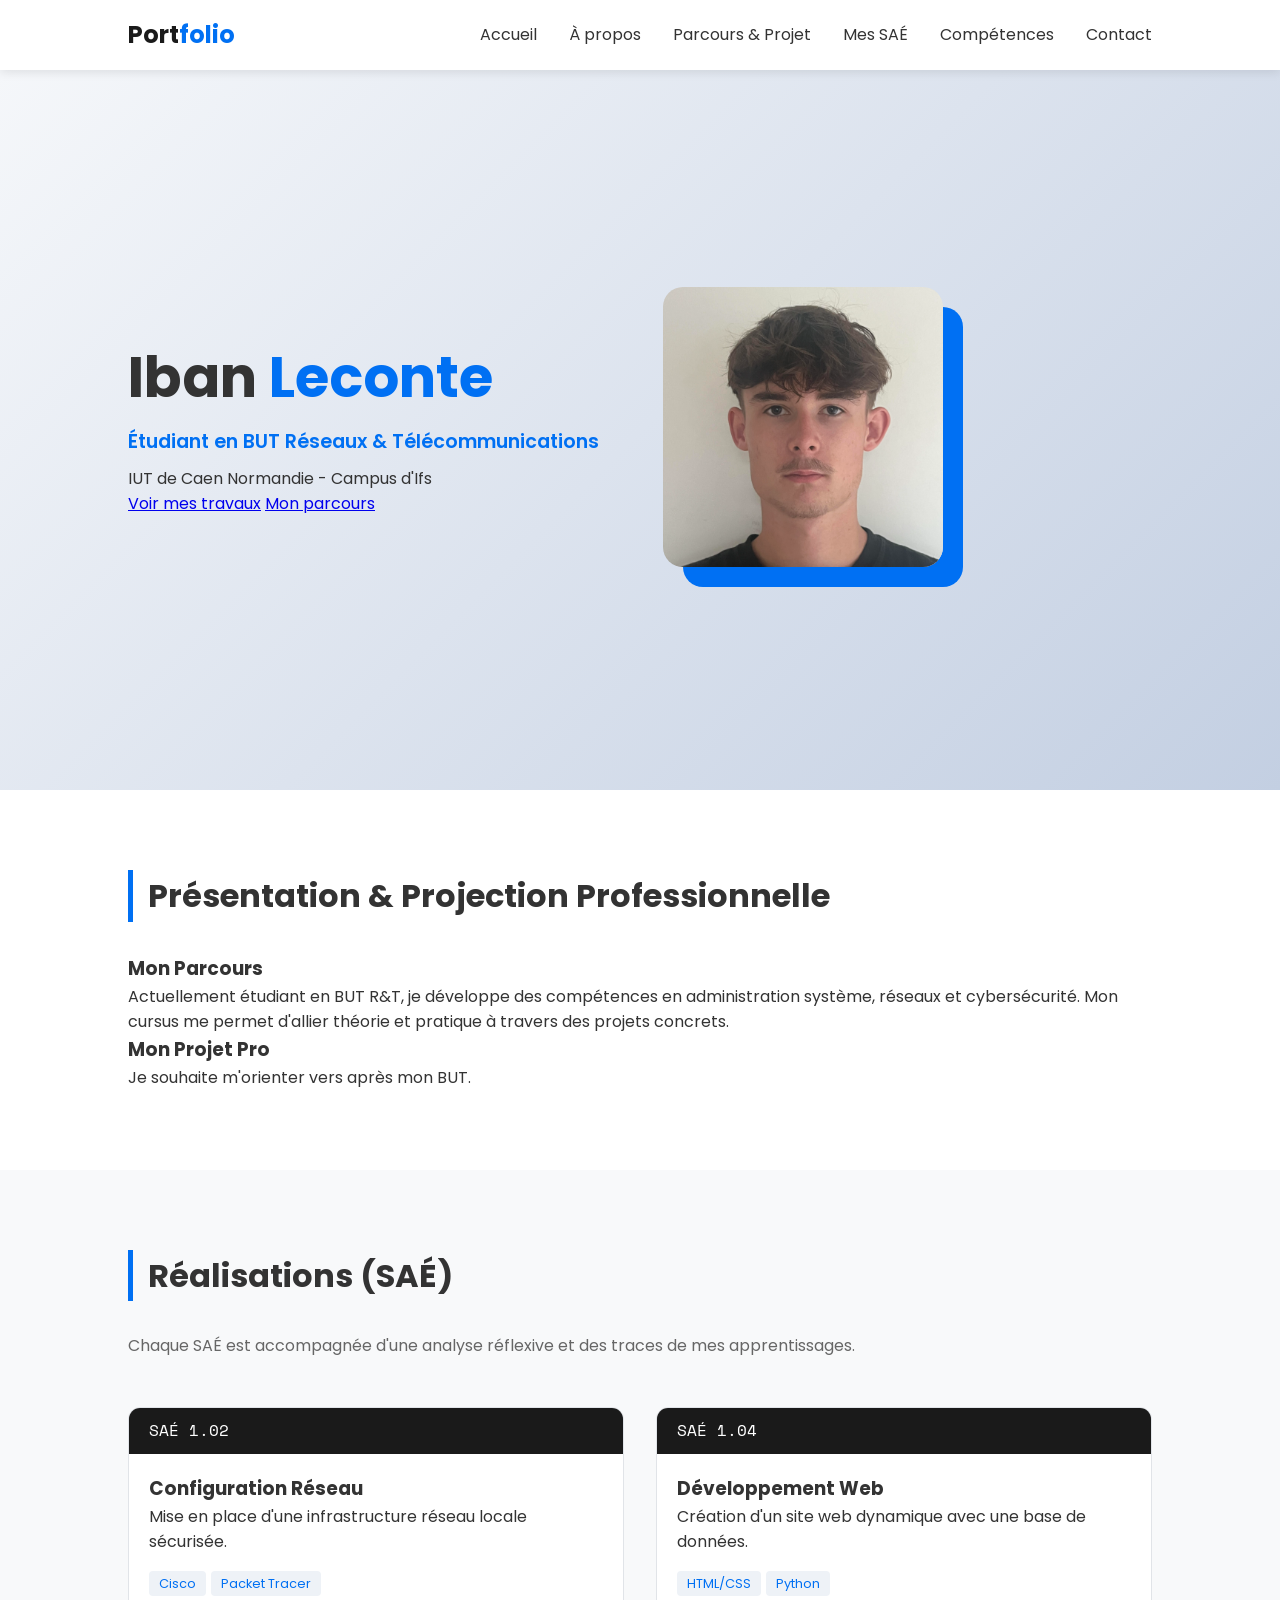
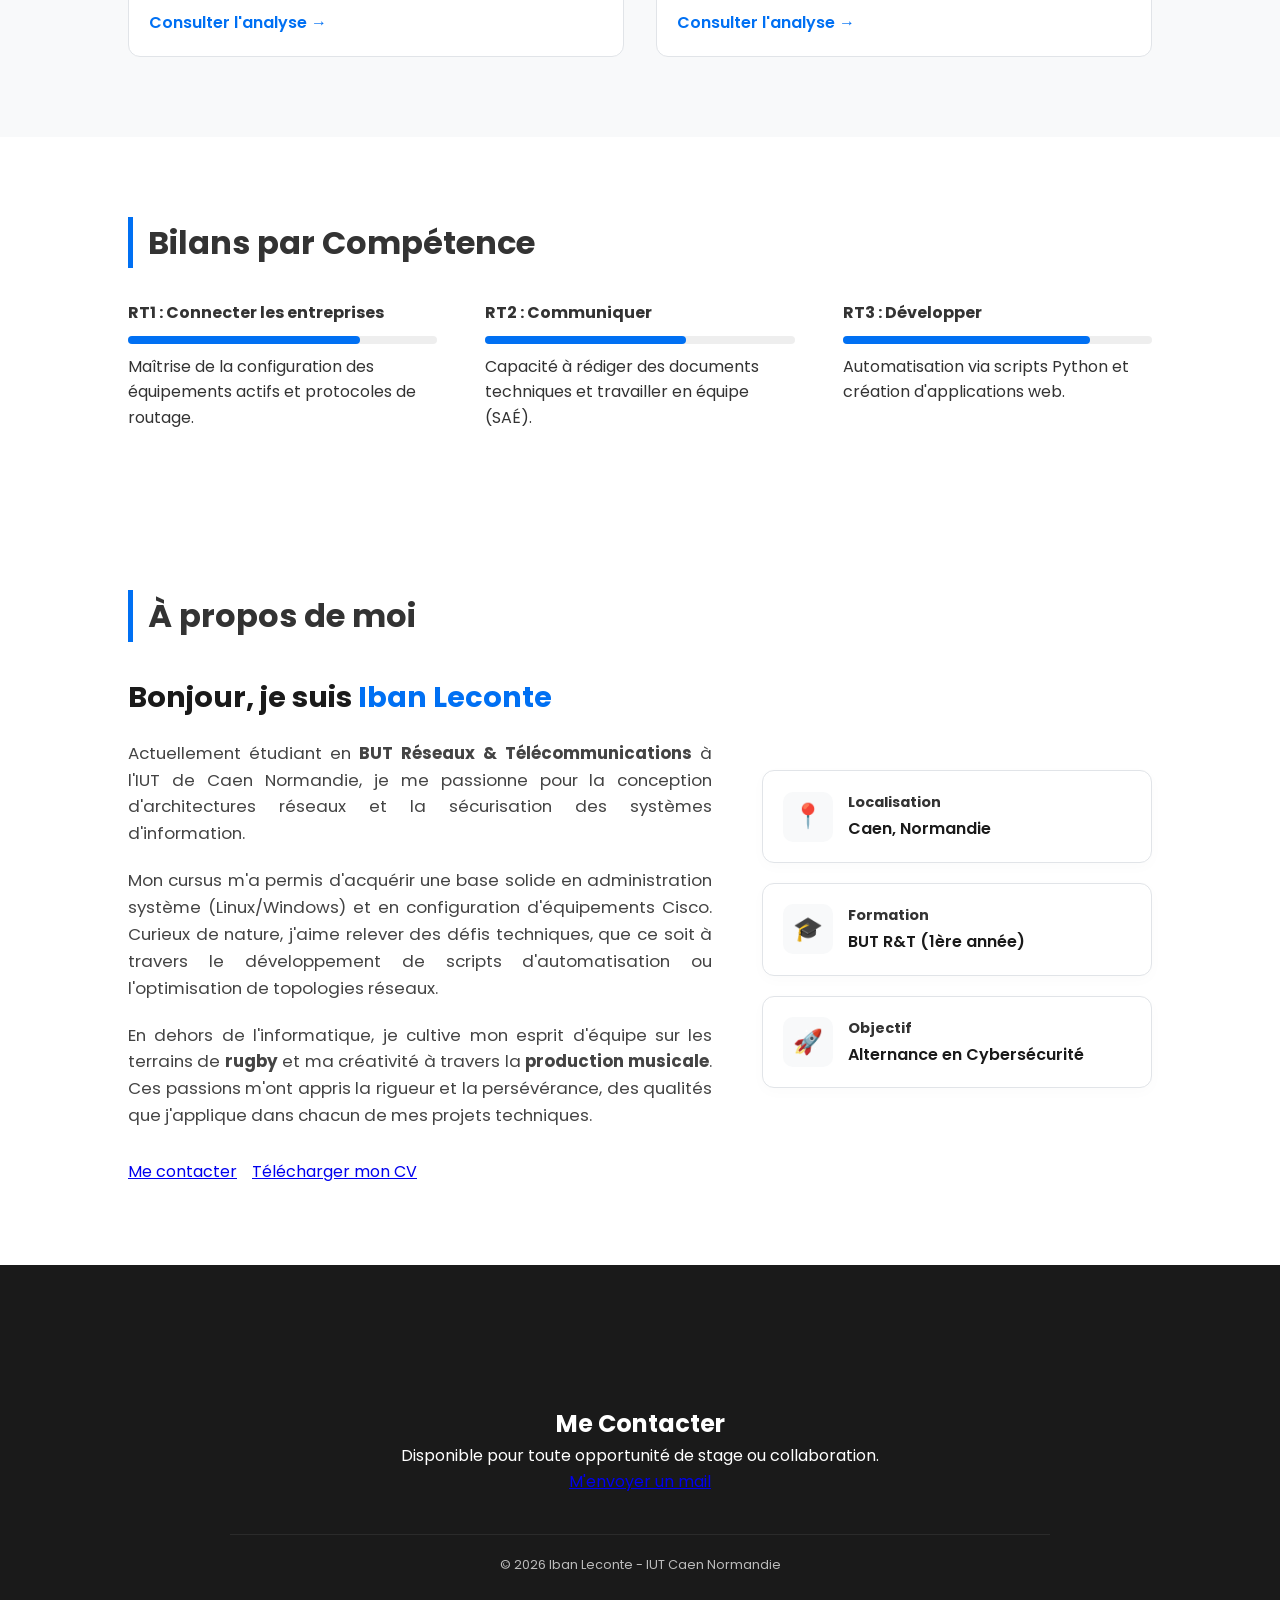
==== index.html @ b34673fd "11" ====
<!DOCTYPE html>
<html lang="fr">

<head>
    <meta charset="UTF-8">
    <meta name="viewport" content="width=device-width, initial-scale=1.0">
    <title>Portfolio - Iban Leconte - BUT R&T</title>
    <link rel="stylesheet" href="style.css">
    <link href="https://fonts.googleapis.com/css2?family=Poppins:wght@300;400;600&family=Space+Mono&display=swap"
        rel="stylesheet">
</head>

<body>

    <nav>
        <div class="logo">Port<span>folio</span></div>
        <ul class="nav-links">
            <li><a href="#home">Accueil</a></li>
            <li><a href="#about">À propos</a></li>
            <li><a href="#path">Parcours & Projet</a></li>
            <li><a href="#sae">Mes SAÉ</a></li>
            <li><a href="#skills">Compétences</a></li>
            <li><a href="#contact">Contact</a></li>
        </ul>
    </nav>

    <header id="home" class="hero">
        <div class="hero-content">
            <div class="hero-text">
                <h1>Iban <span class="highlight">Leconte</span></h1>
                <p class="subtitle">Étudiant en BUT Réseaux & Télécommunications</p>
                <p>IUT de Caen Normandie - Campus d'Ifs</p>
                <div class="hero-btns">
                    <a href="#sae" class="btn">Voir mes travaux</a>
                    <a href="#path" class="btn btn-outline">Mon parcours</a>
                </div>
            </div>
            <div class="profile-container">
                <img src="image.png" alt="Photo de profil Iban Leconte" class="profile-img">
            </div>
        </div>
    </header>

    <section id="path" class="container">
        <h2 class="section-title">Présentation & Projection Professionnelle</h2>
        <div class="path-content">
            <div class="path-card">
                <h3>Mon Parcours</h3>
                <p>Actuellement étudiant en BUT R&T, je développe des compétences en administration système, réseaux et
                    cybersécurité. Mon cursus me permet d'allier théorie et pratique à travers des projets concrets.</p>
            </div>
            <div class="path-card">
                <h3>Mon Projet Pro</h3>
                <p>Je souhaite m'orienter vers après mon BUT.</p>
            </div>
        </div>
    </section>

    <section id="sae" class="container bg-light">
        <h2 class="section-title">Réalisations (SAÉ)</h2>
        <p class="section-intro">Chaque SAÉ est accompagnée d'une analyse réflexive et des traces de mes apprentissages.
        </p>
        <div class="project-grid">
            <div class="card">
                <div class="card-header">SAÉ 1.02</div>
                <div class="card-body">
                    <h3>Configuration Réseau</h3>
                    <p>Mise en place d'une infrastructure réseau locale sécurisée.</p>
                    <div class="tags"><span>Cisco</span><span>Packet Tracer</span></div>
                    <a href="sae102.html" class="link-btn">Consulter l'analyse &rarr;</a>
                </div>
            </div>
            <div class="card">
                <div class="card-header">SAÉ 1.04</div>
                <div class="card-body">
                    <h3>Développement Web</h3>
                    <p>Création d'un site web dynamique avec une base de données.</p>
                    <div class="tags"><span>HTML/CSS</span><span>Python</span></div>
                    <a href="sae14.html" class="link-btn">Consulter l'analyse &rarr;</a>
                </div>
            </div>
        </div>
    </section>

    <section id="skills" class="container">
        <h2 class="section-title">Bilans par Compétence</h2>
        <div class="skills-grid">
            <div class="skill-item">
                <h4>RT1 : Connecter les entreprises</h4>
                <div class="progress-bar">
                    <div class="progress" style="width: 75%;"></div>
                </div>
                <p>Maîtrise de la configuration des équipements actifs et protocoles de routage.</p>
            </div>
            <div class="skill-item">
                <h4>RT2 : Communiquer</h4>
                <div class="progress-bar">
                    <div class="progress" style="width: 65%;"></div>
                </div>
                <p>Capacité à rédiger des documents techniques et travailler en équipe (SAÉ).</p>
            </div>
            <div class="skill-item">
                <h4>RT3 : Développer</h4>
                <div class="progress-bar">
                    <div class="progress" style="width: 80%;"></div>
                </div>
                <p>Automatisation via scripts Python et création d'applications web.</p>
            </div>
        </div>
    </section>
<section id="about" class="container">
    <h2 class="section-title">À propos de moi</h2>
    
    <div class="about-wrapper">
        <div class="about-text">
            <h3>Bonjour, je suis <span class="highlight">Iban Leconte</span></h3>
            <p>
                Actuellement étudiant en <strong>BUT Réseaux & Télécommunications</strong> à l'IUT de Caen Normandie, je me passionne pour la conception d'architectures réseaux et la sécurisation des systèmes d'information.
            </p>
            <p>
                Mon cursus m'a permis d'acquérir une base solide en administration système (Linux/Windows) et en configuration d'équipements Cisco. Curieux de nature, j'aime relever des défis techniques, que ce soit à travers le développement de scripts d'automatisation ou l'optimisation de topologies réseaux.
            </p>
            <p>
                En dehors de l'informatique, je cultive mon esprit d'équipe sur les terrains de <strong>rugby</strong> et ma créativité à travers la <strong>production musicale</strong>. Ces passions m'ont appris la rigueur et la persévérance, des qualités que j'applique dans chacun de mes projets techniques.
            </p>
            
            <div class="about-cta">
                <a href="#contact" class="btn">Me contacter</a>
                <a href="#" class="btn btn-outline">Télécharger mon CV</a>
            </div>
        </div>

        <div class="about-details">
            <div class="detail-card">
                <span class="detail-icon">📍</span>
                <div class="detail-info">
                    <h4>Localisation</h4>
                    <p>Caen, Normandie</p>
                </div>
            </div>
            <div class="detail-card">
                <span class="detail-icon">🎓</span>
                <div class="detail-info">
                    <h4>Formation</h4>
                    <p>BUT R&T (1ère année)</p>
                </div>
            </div>
            <div class="detail-card">
                <span class="detail-icon">🚀</span>
                <div class="detail-info">
                    <h4>Objectif</h4>
                    <p>Alternance en Cybersécurité</p>
                </div>
            </div>
        </div>
    </div>
</section>







    <footer id="contact">
        <div class="container">
            <h2>Me Contacter</h2>
            <p>Disponible pour toute opportunité de stage ou collaboration.</p>
            <a href="mailto:ton-email@gmail.com" class="btn">M'envoyer un mail</a>
            <div class="footer-bottom">
                <p>&copy; 2026 Iban Leconte - IUT Caen Normandie</p>
            </div>
        </div>
    </footer>


</body>

</html>
---- style.css ----
:root {
    --primary: #0070f3;
    --secondary: #00bfff;
    --dark: #1a1a1a;
    --light: #f8f9fa;
    --text: #333;
    --border: #e1e4e8;
}

* { margin: 0; padding: 0; box-sizing: border-box; }
body {
    font-family: 'Poppins', sans-serif;
    color: var(--text);
    line-height: 1.6;
    scroll-behavior: smooth;
}

/* Navigation */
nav {
    display: flex;
    justify-content: space-between;
    align-items: center;
    padding: 1rem 10%;
    background: white;
    box-shadow: 0 2px 10px rgba(0,0,0,0.1);
    position: sticky;
    top: 0;
    z-index: 1000;
}

.logo { font-weight: 700; font-size: 1.5rem; color: var(--dark); }
.logo span { color: var(--primary); }
.nav-links { display: flex; list-style: none; gap: 2rem; }
.nav-links a { text-decoration: none; color: var(--text); font-weight: 400; transition: 0.3s; }
.nav-links a:hover { color: var(--primary); }

/* Hero Section */
.hero {
    padding: 100px 10%;
    background: linear-gradient(135deg, #f5f7fa 0%, #c3cfe2 100%);
    min-height: 80vh;
    display: flex;
    align-items: center;
}

.hero-content { display: flex; align-items: center; gap: 4rem; flex-wrap: wrap; }
.hero-text { flex: 1; min-width: 300px; }
.hero-text h1 { font-size: 3.5rem; line-height: 1.2; margin-bottom: 1rem; }
.highlight { color: var(--primary); }
.subtitle { font-size: 1.2rem; color: var(--primary); font-weight: 600; margin-bottom: 0.5rem; }

.profile-img {
    width: 280px;
    height: 280px;
    border-radius: 20px;
    object-fit: cover;
    box-shadow: 20px 20px 0px var(--primary);
}

/* Sections */
.container { padding: 80px 10%; }
.bg-light { background-color: var(--light); }
.section-title { font-size: 2rem; margin-bottom: 2rem; border-left: 5px solid var(--primary); padding-left: 15px; }
.section-intro { margin-bottom: 3rem; color: #666; }

/* Cartes SAÉ */
.project-grid { display: grid; grid-template-columns: repeat(auto-fit, minmax(300px, 1fr)); gap: 2rem; }
.card {
    background: white;
    border-radius: 12px;
    overflow: hidden;
    border: 1px solid var(--border);
    transition: transform 0.3s;
}
.card:hover { transform: translateY(-10px); box-shadow: 0 10px 20px rgba(0,0,0,0.1); }
.card-header { background: var(--dark); color: white; padding: 10px 20px; font-family: 'Space Mono', monospace; }
.card-body { padding: 20px; }
.tags { margin: 15px 0; }
.tags span {
    background: #eef2f7;
    padding: 4px 10px;
    border-radius: 4px;
    font-size: 0.8rem;
    margin-right: 5px;
    color: var(--primary);
}
.link-btn { color: var(--primary); text-decoration: none; font-weight: 600; }

/* Compétences */
.skills-grid { display: grid; grid-template-columns: repeat(auto-fit, minmax(250px, 1fr)); gap: 3rem; }
.skill-item h4 { margin-bottom: 10px; }
.progress-bar { background: #eee; height: 8px; border-radius: 4px; margin-bottom: 10px; }
.progress { background: var(--primary); height: 100%; border-radius: 4px; }

/* Footer */
footer { background: var(--dark); color: white; text-align: center; padding: 60px 10% 20px; }
.footer-bottom { margin-top: 40px; padding-top: 20px; border-top: 1px solid #333; font-size: 0.8rem; opacity: 0.7; }

/* Responsive */
@media (max-width: 768px) {
    .hero-text h1 { font-size: 2.5rem; }
    .nav-links { display: none; } /* On pourrait ajouter un menu burger ici */
}

/* Style de la carte de présentation */
.presentation-card {
    background: white;
    border-radius: 15px;
    padding: 40px;
    box-shadow: 0 10px 30px rgba(0, 0, 0, 0.05);
    border: 1px solid var(--border);
    max-width: 900px;
    margin: 0 auto;
}

.pres-header {
    display: flex;
    align-items: center;
    gap: 20px;
    margin-bottom: 25px;
    border-bottom: 2px solid var(--light);
    padding-bottom: 20px;
}

.pres-icon {
    font-size: 2.5rem;
    background: var(--light);
    width: 60px;
    height: 60px;
    display: flex;
    align-items: center;
    justify-content: center;
    border-radius: 12px;
}

.pres-title h3 {
    font-size: 1.5rem;
    color: var(--dark);
}

.pres-title p {
    color: var(--primary);
    font-weight: 500;
    font-size: 0.9rem;
}

.pres-body p {
    font-size: 1.05rem;
    color: #555;
    margin-bottom: 25px;
}

.pres-info-grid {
    display: grid;
    grid-template-columns: repeat(auto-fit, minmax(200px, 1fr));
    gap: 20px;
    background: var(--light);
    padding: 20px;
    border-radius: 10px;
    margin-bottom: 25px;
}

.pres-info-item strong {
    display: block;
    color: var(--dark);
    font-size: 0.9rem;
    margin-bottom: 5px;
}

.pres-info-item p {
    font-size: 0.9rem;
    margin-bottom: 0;
    color: var(--primary);
}

.pres-footer {
    font-style: italic;
    border-left: 3px solid var(--primary);
    padding-left: 15px;
    margin-bottom: 0 !important;
}

/* --- Variables Additionnelles --- */
:root {
    --glass-bg: rgba(255, 255, 255, 0.7);
    --glass-border: rgba(255, 255, 255, 0.3);
    --shadow-soft: 0 8px 32px 0 rgba(31, 38, 135, 0.08);
}

.sae-page {
    background: radial-gradient(circle at top right, #f0f7ff, #ffffff);
}

/* --- Hero & Navigation --- */
.glass-nav {
    background: rgba(255, 255, 255, 0.8);
    backdrop-filter: blur(10px);
    border-bottom: 1px solid var(--glass-border);
}

.sae-hero {
    padding: 120px 10% 60px;
    background: linear-gradient(135deg, var(--dark) 0%, #2c3e50 100%);
    color: white;
    text-align: center;
    clip-path: polygon(0 0, 100% 0, 100% 90%, 0 100%);
}

.badge {
    background: var(--primary);
    padding: 5px 15px;
    border-radius: 50px;
    font-size: 0.8rem;
    font-weight: 600;
    text-transform: uppercase;
}

.tag-pill {
    background: rgba(255,255,255,0.1);
    border: 1px solid rgba(255,255,255,0.2);
    padding: 6px 18px;
    border-radius: 50px;
    margin: 5px;
    display: inline-block;
    backdrop-filter: blur(5px);
}

/* --- Blocs de Contenu --- */
.content-block { margin-bottom: 80px; }
.block-header { display: flex; align-items: center; gap: 15px; margin-bottom: 25px; }
.block-header .icon { font-size: 2rem; }

.card-glass {
    background: var(--glass-bg);
    backdrop-filter: blur(8px);
    border: 1px solid var(--glass-border);
    padding: 40px;
    border-radius: 20px;
    box-shadow: var(--shadow-soft);
}

/* --- Visuals & Terminal --- */
.visual-grid {
    display: grid;
    grid-template-columns: 1fr 1fr;
    gap: 30px;
}

.trace-card {
    background: white;
    border-radius: 20px;
    overflow: hidden;
    box-shadow: var(--shadow-soft);
}

.img-placeholder {
    background: #f0f4f8;
    height: 250px;
    display: flex;
    align-items: center;
    justify-content: center;
    color: var(--primary);
    font-weight: 600;
    border-bottom: 1px solid #eee;
}

.terminal-container {
    background: #1e1e1e;
    border-radius: 12px;
    overflow: hidden;
    box-shadow: 0 15px 35px rgba(0,0,0,0.2);
}

.terminal-header {
    background: #333;
    padding: 12px 15px;
    display: flex;
    align-items: center;
    gap: 8px;
}

.dot { width: 12px; height: 12px; border-radius: 50%; }
.red { background: #ff5f56; }
.yellow { background: #ffbd2e; }
.green { background: #27c93f; }
.terminal-title { color: #aaa; font-size: 0.8rem; margin-left: 10px; font-family: sans-serif; }

.terminal-body {
    padding: 20px;
    color: #00ff00;
    font-family: 'Space Mono', monospace;
    font-size: 0.9rem;
    line-height: 1.5;
}

/* --- Amélioration Section À Propos --- */
.about-wrapper {
    display: grid;
    grid-template-columns: 1.5fr 1fr;
    gap: 50px;
    align-items: center;
}

.about-text h3 {
    font-size: 1.8rem;
    margin-bottom: 20px;
    color: var(--dark);
}

.about-text p {
    margin-bottom: 20px;
    font-size: 1.05rem;
    color: #444;
    text-align: justify;
}

.about-cta {
    display: flex;
    gap: 15px;
    margin-top: 30px;
}

/* Cartes de détails à droite */
.about-details {
    display: grid;
    gap: 20px;
}

.detail-card {
    background: white;
    padding: 20px;
    border-radius: 12px;
    display: flex;
    align-items: center;
    gap: 15px;
    border: 1px solid var(--border);
    transition: 0.3s;
    box-shadow: 0 4px 15px rgba(0,0,0,0.02);
}

.detail-card:hover {
    transform: translateX(10px);
    border-color: var(--primary);
    box-shadow: 0 4px 20px rgba(0,112,243,0.1);
}

.detail-icon {
    font-size: 1.5rem;
    background: var(--light);
    width: 50px;
    height: 50px;
    display: flex;
    align-items: center;
    justify-content: center;
    border-radius: 10px;
}

.detail-info h4 {
    font-size: 0.9rem;
    color: var(--secondary-text);
    margin-bottom: 2px;
}

.detail-info p {
    font-weight: 600;
    color: var(--dark);
    margin: 0;
}

/* Responsive */
@media (max-width: 900px) {
    .about-wrapper {
        grid-template-columns: 1fr;
    }
    .about-details {
        order: -1; /* Les détails passent au-dessus sur mobile */
    }
}
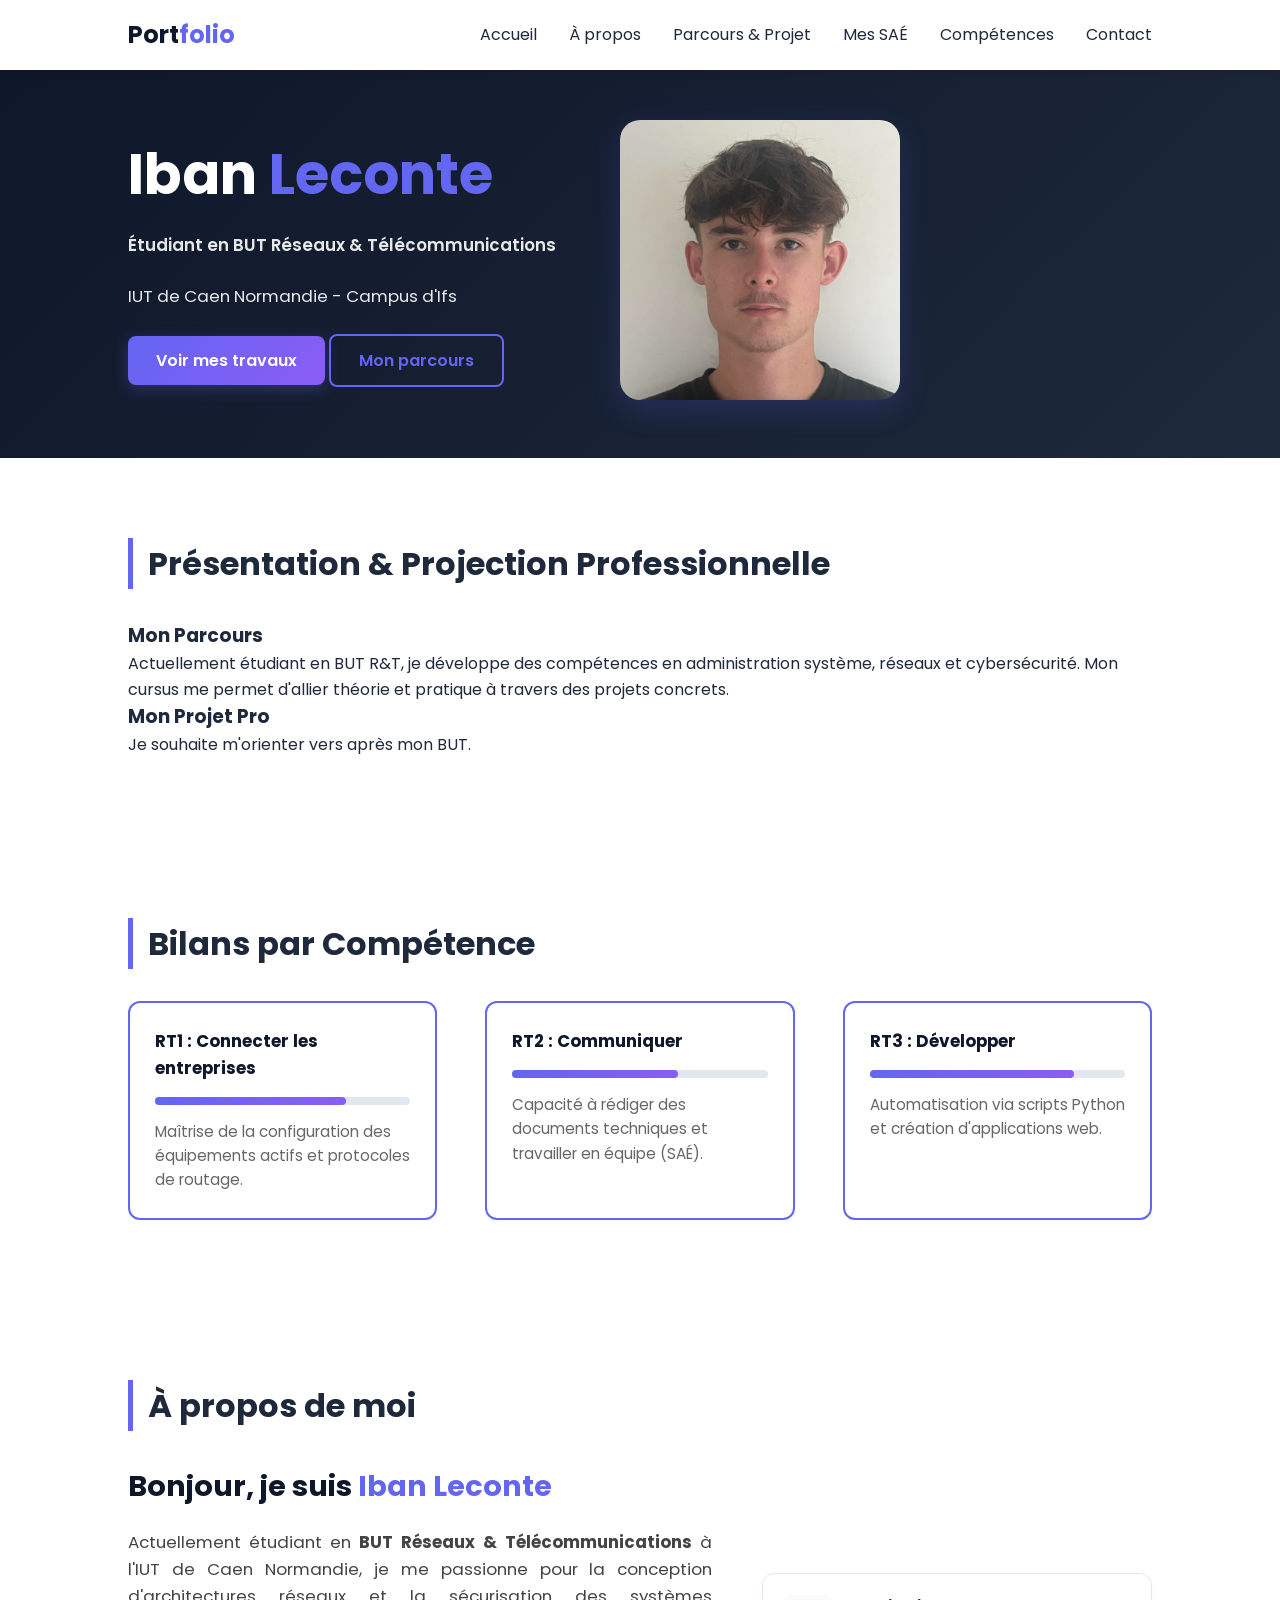
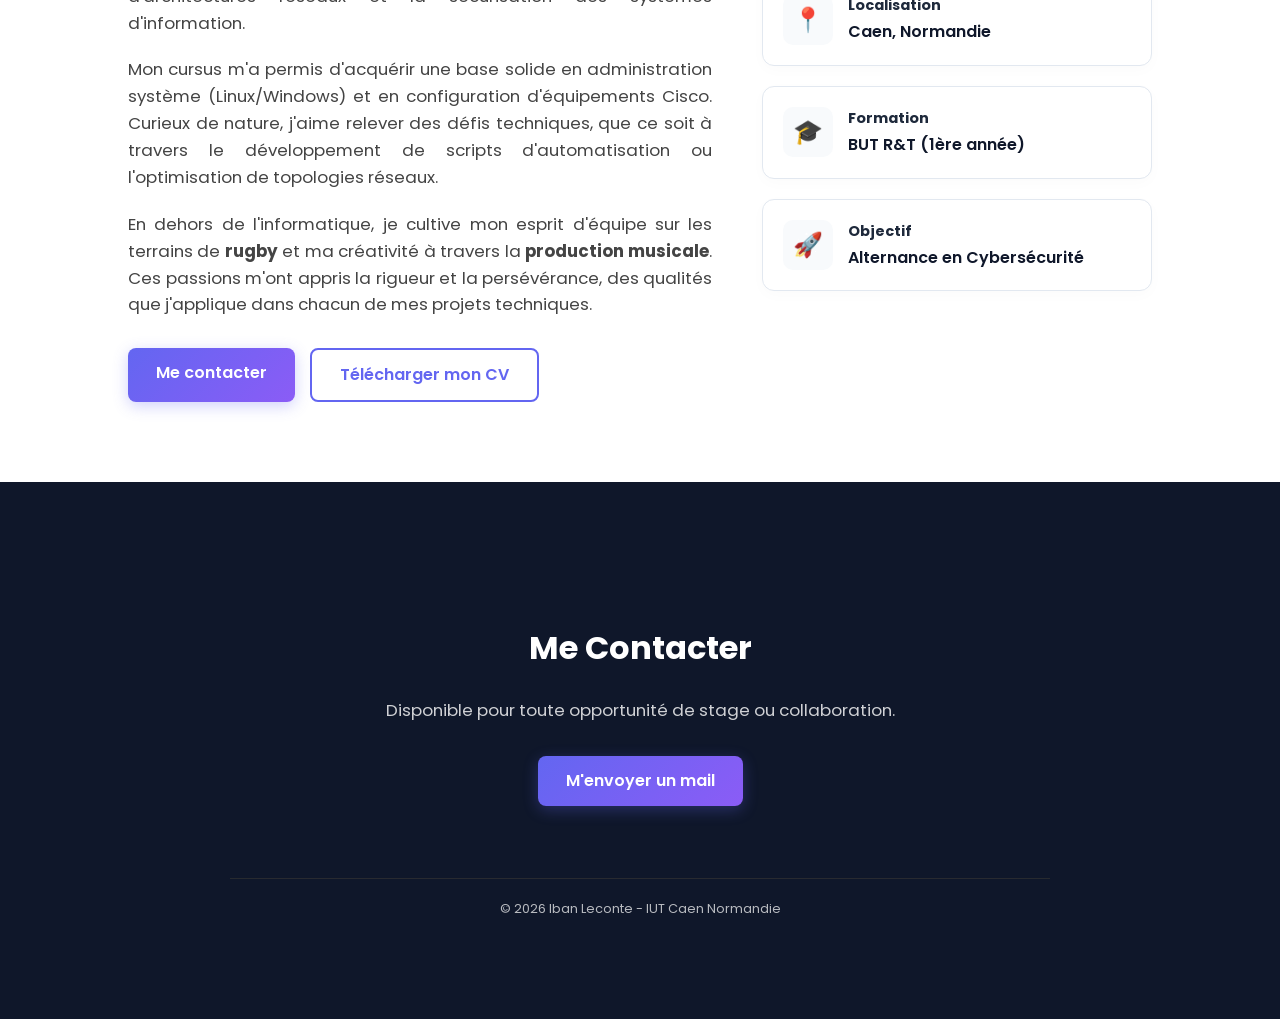
==== commit d7311331: "amélioration" ====
--- a/index.html
+++ b/index.html
@@ -18,7 +18,7 @@
             <li><a href="#home">Accueil</a></li>
             <li><a href="#about">À propos</a></li>
             <li><a href="#path">Parcours & Projet</a></li>
-            <li><a href="#sae">Mes SAÉ</a></li>
+            <li><a href="sae.html">Mes SAÉ</a></li>
             <li><a href="#skills">Compétences</a></li>
             <li><a href="#contact">Contact</a></li>
         </ul>
@@ -31,7 +31,7 @@
                 <p class="subtitle">Étudiant en BUT Réseaux & Télécommunications</p>
                 <p>IUT de Caen Normandie - Campus d'Ifs</p>
                 <div class="hero-btns">
-                    <a href="#sae" class="btn">Voir mes travaux</a>
+                    <a href="sae.html" class="btn">Voir mes travaux</a>
                     <a href="#path" class="btn btn-outline">Mon parcours</a>
                 </div>
             </div>
@@ -52,32 +52,6 @@
             <div class="path-card">
                 <h3>Mon Projet Pro</h3>
                 <p>Je souhaite m'orienter vers après mon BUT.</p>
-            </div>
-        </div>
-    </section>
-
-    <section id="sae" class="container bg-light">
-        <h2 class="section-title">Réalisations (SAÉ)</h2>
-        <p class="section-intro">Chaque SAÉ est accompagnée d'une analyse réflexive et des traces de mes apprentissages.
-        </p>
-        <div class="project-grid">
-            <div class="card">
-                <div class="card-header">SAÉ 1.02</div>
-                <div class="card-body">
-                    <h3>Configuration Réseau</h3>
-                    <p>Mise en place d'une infrastructure réseau locale sécurisée.</p>
-                    <div class="tags"><span>Cisco</span><span>Packet Tracer</span></div>
-                    <a href="sae102.html" class="link-btn">Consulter l'analyse &rarr;</a>
-                </div>
-            </div>
-            <div class="card">
-                <div class="card-header">SAÉ 1.04</div>
-                <div class="card-body">
-                    <h3>Développement Web</h3>
-                    <p>Création d'un site web dynamique avec une base de données.</p>
-                    <div class="tags"><span>HTML/CSS</span><span>Python</span></div>
-                    <a href="sae14.html" class="link-btn">Consulter l'analyse &rarr;</a>
-                </div>
             </div>
         </div>
     </section>
@@ -166,7 +140,7 @@
         <div class="container">
             <h2>Me Contacter</h2>
             <p>Disponible pour toute opportunité de stage ou collaboration.</p>
-            <a href="mailto:ton-email@gmail.com" class="btn">M'envoyer un mail</a>
+            <a href="mailto:ton-email@gmail.com" class="btn" style="color: white;">M'envoyer un mail</a>
             <div class="footer-bottom">
                 <p>&copy; 2026 Iban Leconte - IUT Caen Normandie</p>
             </div>
--- a/style.css
+++ b/style.css
@@ -1,10 +1,11 @@
 :root {
-    --primary: #0070f3;
-    --secondary: #00bfff;
-    --dark: #1a1a1a;
-    --light: #f8f9fa;
-    --text: #333;
-    --border: #e1e4e8;
+    --primary: #6366f1;
+    --secondary: #8b5cf6;
+    --dark: #0f172a;
+    --light: #f8fafc;
+    --text: #1e293b;
+    --border: #e2e8f0;
+    --accent: #ec4899;
 }
 
 * { margin: 0; padding: 0; box-sizing: border-box; }
@@ -36,25 +37,29 @@
 
 /* Hero Section */
 .hero {
-    padding: 100px 10%;
-    background: linear-gradient(135deg, #f5f7fa 0%, #c3cfe2 100%);
-    min-height: 80vh;
-    display: flex;
-    align-items: center;
+    padding: 50px 10%;
+    background: linear-gradient(135deg, #0f172a 0%, #1e293b 100%);
+    min-height: auto;
+    display: flex;
+    align-items: center;
+    color: white;
 }
 
 .hero-content { display: flex; align-items: center; gap: 4rem; flex-wrap: wrap; }
 .hero-text { flex: 1; min-width: 300px; }
-.hero-text h1 { font-size: 3.5rem; line-height: 1.2; margin-bottom: 1rem; }
+.hero-text h1 { font-size: 3.5rem; line-height: 1.2; margin-bottom: 1.5rem; color: white; }
 .highlight { color: var(--primary); }
-.subtitle { font-size: 1.2rem; color: var(--primary); font-weight: 600; margin-bottom: 0.5rem; }
+.subtitle { font-size: 1.2rem; color: var(--secondary); font-weight: 600; margin-bottom: 1rem; }
+.hero-text > p { margin-bottom: 1.5rem; color: rgba(255, 255, 255, 0.9); font-size: 1.05rem; }
+
+.hero-text > p { margin-bottom: 1.5rem; color: rgba(255, 255, 255, 0.9); font-size: 1.05rem; }
 
 .profile-img {
     width: 280px;
     height: 280px;
     border-radius: 20px;
     object-fit: cover;
-    box-shadow: 20px 20px 0px var(--primary);
+    box-shadow: 0px 10px 30px rgba(99, 102, 241, 0.2);
 }
 
 /* Sections */
@@ -70,30 +75,87 @@
     border-radius: 12px;
     overflow: hidden;
     border: 1px solid var(--border);
-    transition: transform 0.3s;
-}
-.card:hover { transform: translateY(-10px); box-shadow: 0 10px 20px rgba(0,0,0,0.1); }
-.card-header { background: var(--dark); color: white; padding: 10px 20px; font-family: 'Space Mono', monospace; }
+    transition: transform 0.3s, box-shadow 0.3s;
+}
+.card:hover { transform: translateY(-10px); box-shadow: 0 15px 40px rgba(99, 102, 241, 0.15); }
+.card-header { background: linear-gradient(135deg, var(--primary) 0%, var(--secondary) 100%); color: white; padding: 15px 20px; font-family: 'Space Mono', monospace; font-weight: 600; }
 .card-body { padding: 20px; }
 .tags { margin: 15px 0; }
 .tags span {
-    background: #eef2f7;
-    padding: 4px 10px;
-    border-radius: 4px;
-    font-size: 0.8rem;
+    background: linear-gradient(135deg, rgba(99, 102, 241, 0.1) 0%, rgba(139, 92, 246, 0.1) 100%);
+    color: var(--primary);
+    padding: 6px 12px;
+    border-radius: 6px;
+    font-size: 0.85rem;
+    border: 1px solid rgba(99, 102, 241, 0.2);
     margin-right: 5px;
     color: var(--primary);
 }
-.link-btn { color: var(--primary); text-decoration: none; font-weight: 600; }
+.link-btn { 
+    color: var(--primary); 
+    text-decoration: none; 
+    font-weight: 600;
+    transition: 0.3s;
+}
+.link-btn:hover { color: var(--secondary); }
+
+/* Boutons */
+.btn {
+    display: inline-block;
+    padding: 12px 28px;
+    background: linear-gradient(135deg, var(--primary) 0%, var(--secondary) 100%);
+    color: white !important;
+    text-decoration: none;
+    border-radius: 8px;
+    font-weight: 600;
+    transition: all 0.3s ease;
+    border: none;
+    cursor: pointer;
+    box-shadow: 0 4px 15px rgba(99, 102, 241, 0.3);
+}
+
+.btn:hover {
+    transform: translateY(-2px);
+    box-shadow: 0 6px 25px rgba(99, 102, 241, 0.4);
+}
+
+.btn-outline {
+    background: transparent;
+    border: 2px solid var(--primary);
+    color: var(--primary) !important;
+    box-shadow: none;
+}
+
+.btn-outline:hover {
+    background: var(--primary);
+    color: white !important;
+    box-shadow: 0 4px 15px rgba(99, 102, 241, 0.3);
+}
 
 /* Compétences */
 .skills-grid { display: grid; grid-template-columns: repeat(auto-fit, minmax(250px, 1fr)); gap: 3rem; }
-.skill-item h4 { margin-bottom: 10px; }
-.progress-bar { background: #eee; height: 8px; border-radius: 4px; margin-bottom: 10px; }
-.progress { background: var(--primary); height: 100%; border-radius: 4px; }
+.skill-item {
+    background: white;
+    border: 2px solid var(--primary);
+    border-radius: 12px;
+    padding: 25px;
+    transition: all 0.3s ease;
+}
+.skill-item:hover {
+    box-shadow: 0 8px 25px rgba(99, 102, 241, 0.15);
+    transform: translateY(-5px);
+    border-color: var(--secondary);
+}
+.skill-item h4 { margin-bottom: 15px; color: var(--dark); font-size: 1.05rem; }
+.progress-bar { background: #e2e8f0; height: 8px; border-radius: 4px; margin-bottom: 15px; }
+.progress { background: linear-gradient(90deg, var(--primary) 0%, var(--secondary) 100%); height: 100%; border-radius: 4px; }
+.skill-item p { color: #666; font-size: 0.95rem; margin-top: 10px; }
 
 /* Footer */
 footer { background: var(--dark); color: white; text-align: center; padding: 60px 10% 20px; }
+footer h2 { margin-bottom: 1.5rem; font-size: 2rem; }
+footer > div > p { margin-bottom: 2rem; font-size: 1.05rem; color: rgba(255, 255, 255, 0.8); }
+footer .btn { margin-bottom: 2rem; }
 .footer-bottom { margin-top: 40px; padding-top: 20px; border-top: 1px solid #333; font-size: 0.8rem; opacity: 0.7; }
 
 /* Responsive */
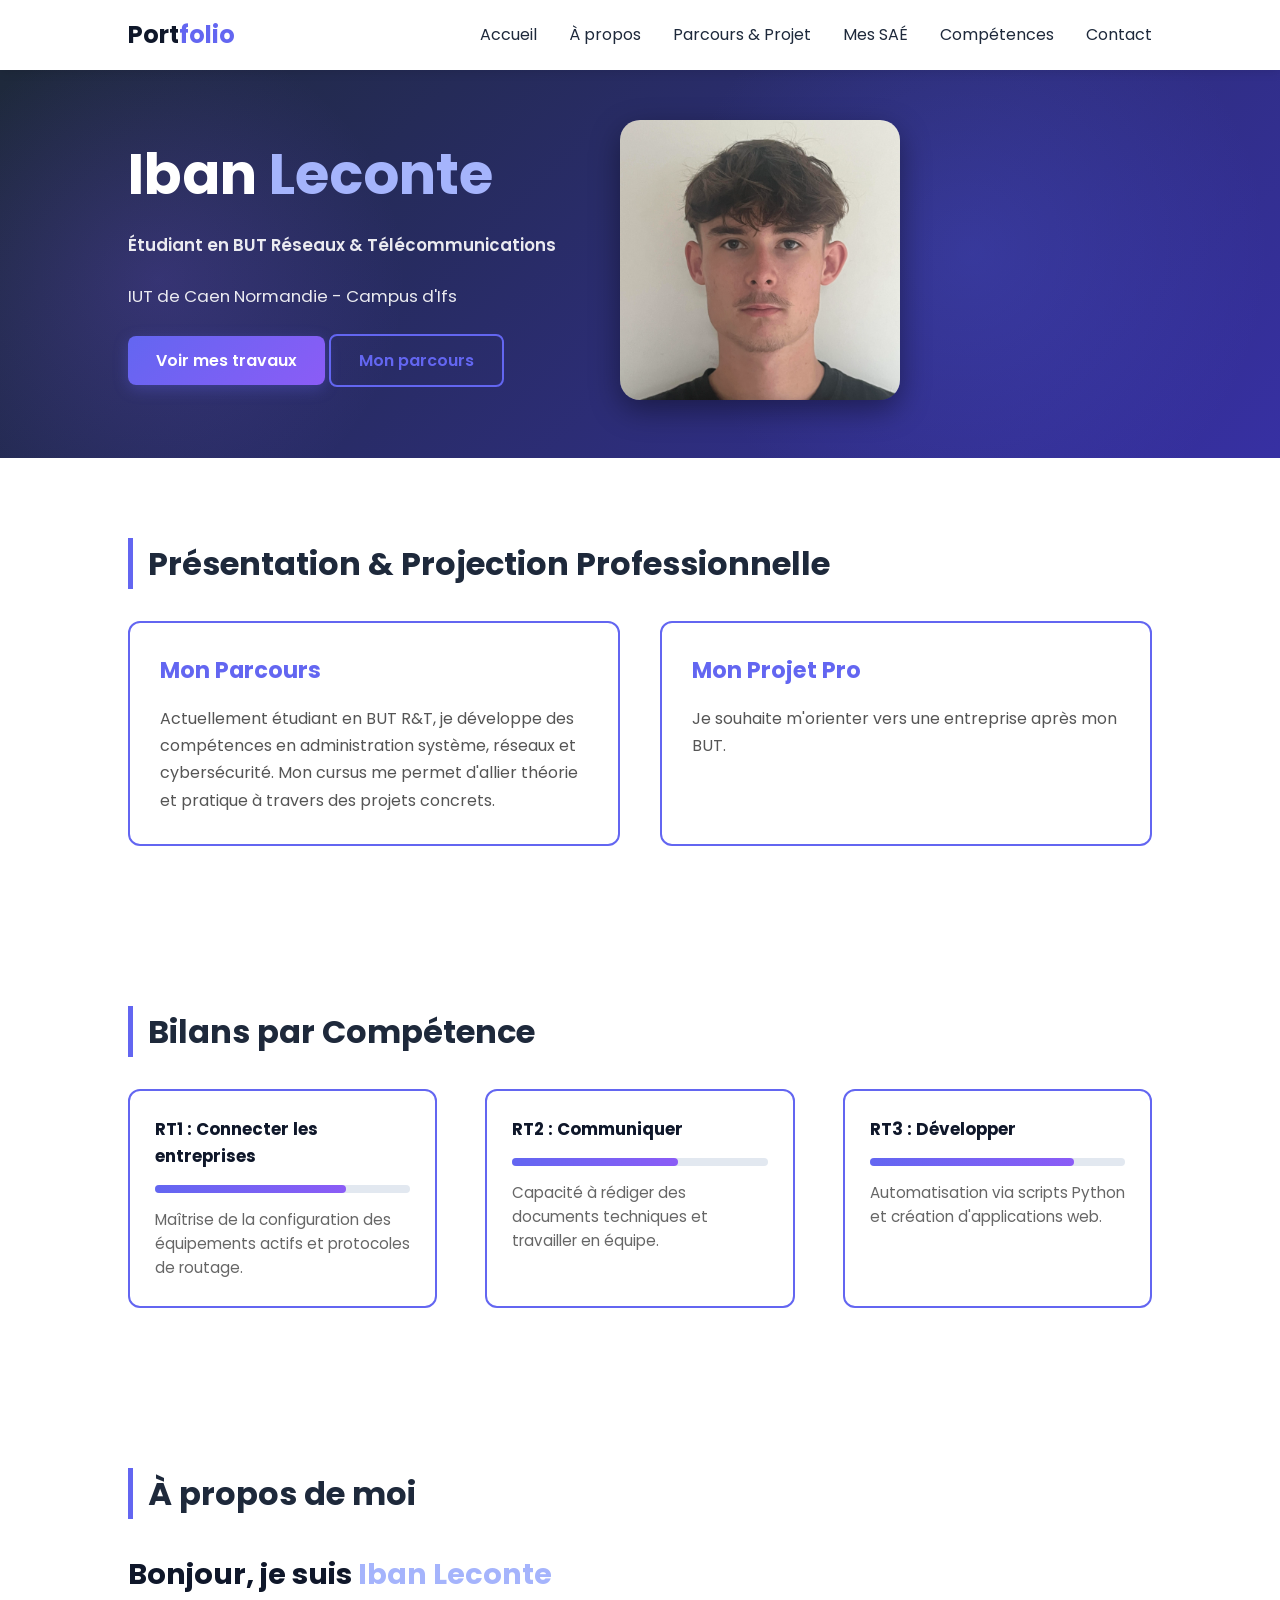
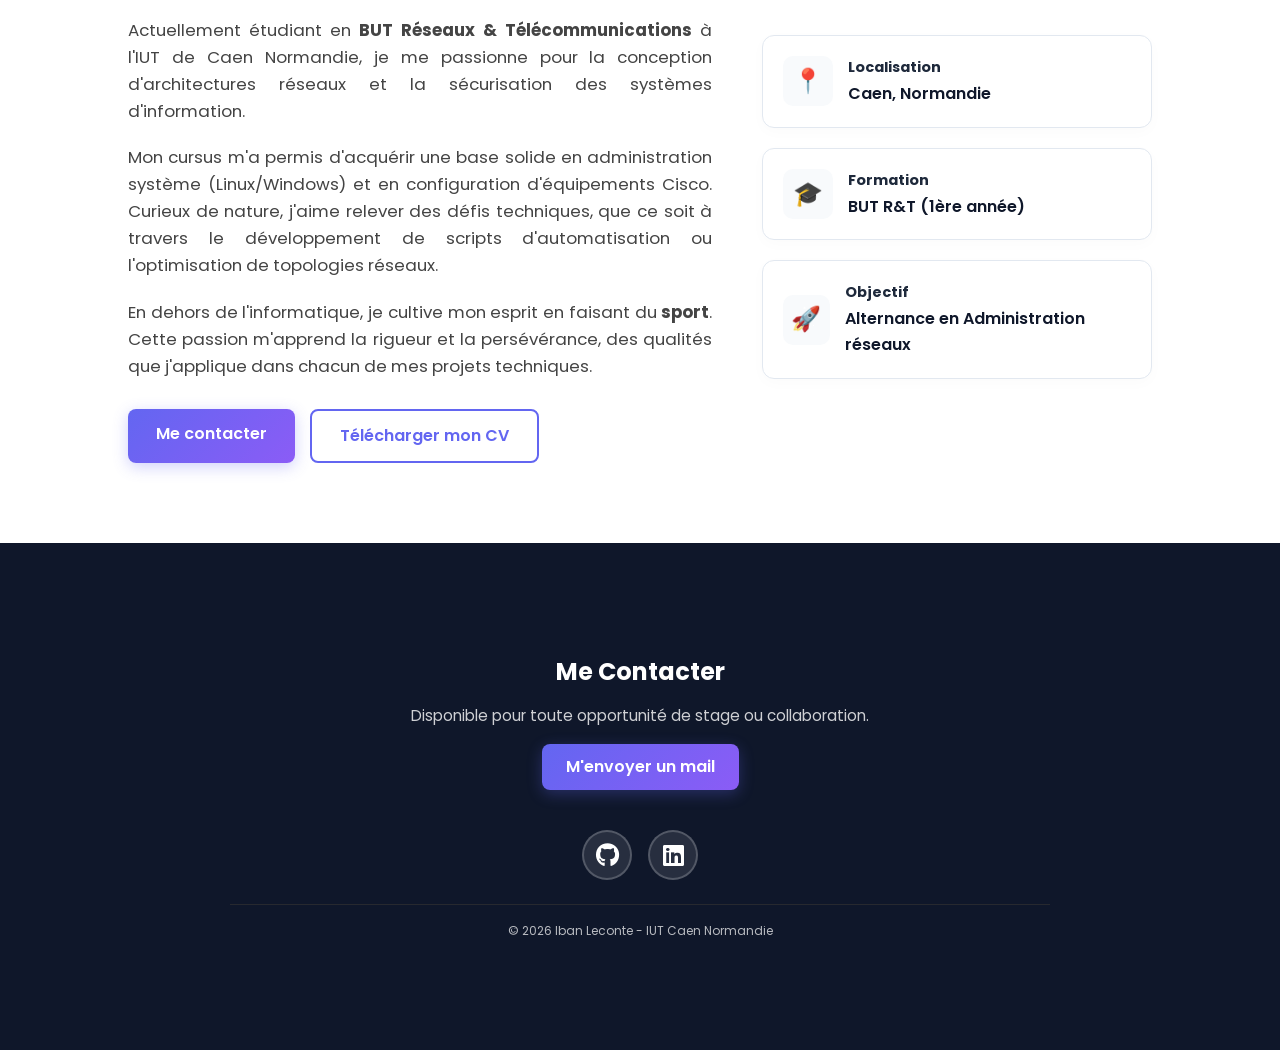
==== commit 86c141a7: "amélioration 2" ====
--- a/index.html
+++ b/index.html
@@ -8,12 +8,18 @@
     <link rel="stylesheet" href="style.css">
     <link href="https://fonts.googleapis.com/css2?family=Poppins:wght@300;400;600&family=Space+Mono&display=swap"
         rel="stylesheet">
+    <link rel="stylesheet" href="https://cdnjs.cloudflare.com/ajax/libs/font-awesome/6.4.0/css/all.min.css">
 </head>
 
 <body>
 
     <nav>
         <div class="logo">Port<span>folio</span></div>
+        <div class="menu-toggle">
+            <span></span>
+            <span></span>
+            <span></span>
+        </div>
         <ul class="nav-links">
             <li><a href="#home">Accueil</a></li>
             <li><a href="#about">À propos</a></li>
@@ -51,7 +57,7 @@
             </div>
             <div class="path-card">
                 <h3>Mon Projet Pro</h3>
-                <p>Je souhaite m'orienter vers après mon BUT.</p>
+                <p>Je souhaite m'orienter vers une entreprise après mon BUT.</p>
             </div>
         </div>
     </section>
@@ -71,7 +77,7 @@
                 <div class="progress-bar">
                     <div class="progress" style="width: 65%;"></div>
                 </div>
-                <p>Capacité à rédiger des documents techniques et travailler en équipe (SAÉ).</p>
+                <p>Capacité à rédiger des documents techniques et travailler en équipe.</p>
             </div>
             <div class="skill-item">
                 <h4>RT3 : Développer</h4>
@@ -95,12 +101,12 @@
                 Mon cursus m'a permis d'acquérir une base solide en administration système (Linux/Windows) et en configuration d'équipements Cisco. Curieux de nature, j'aime relever des défis techniques, que ce soit à travers le développement de scripts d'automatisation ou l'optimisation de topologies réseaux.
             </p>
             <p>
-                En dehors de l'informatique, je cultive mon esprit d'équipe sur les terrains de <strong>rugby</strong> et ma créativité à travers la <strong>production musicale</strong>. Ces passions m'ont appris la rigueur et la persévérance, des qualités que j'applique dans chacun de mes projets techniques.
+                En dehors de l'informatique, je cultive mon esprit en faisant du  <strong>sport</strong>. Cette passion m'apprend la rigueur et la persévérance, des qualités que j'applique dans chacun de mes projets techniques.
             </p>
             
             <div class="about-cta">
                 <a href="#contact" class="btn">Me contacter</a>
-                <a href="#" class="btn btn-outline">Télécharger mon CV</a>
+                <a href="CV_IBAN.pdf" class="btn btn-outline">Télécharger mon CV</a>
             </div>
         </div>
 
@@ -123,7 +129,7 @@
                 <span class="detail-icon">🚀</span>
                 <div class="detail-info">
                     <h4>Objectif</h4>
-                    <p>Alternance en Cybersécurité</p>
+                    <p>Alternance en Administration réseaux</p>
                 </div>
             </div>
         </div>
@@ -141,13 +147,19 @@
             <h2>Me Contacter</h2>
             <p>Disponible pour toute opportunité de stage ou collaboration.</p>
             <a href="mailto:ton-email@gmail.com" class="btn" style="color: white;">M'envoyer un mail</a>
+            
+            <ul class="social-links">
+                <li><a href="https://github.com/iban18" target="_blank" rel="noopener noreferrer" title="GitHub"><i class="fab fa-github"></i></a></li>
+                <li><a href="https://www.linkedin.com/in/iban-leconte-3233163b8/" target="_blank" rel="noopener noreferrer" title="LinkedIn"><i class="fab fa-linkedin"></i></a></li>
+            </ul>
+            
             <div class="footer-bottom">
                 <p>&copy; 2026 Iban Leconte - IUT Caen Normandie</p>
             </div>
         </div>
     </footer>
 
-
+    <script src="script.js"></script>
 </body>
 
 </html>
--- a/style.css
+++ b/style.css
@@ -6,9 +6,13 @@
     --text: #1e293b;
     --border: #e2e8f0;
     --accent: #ec4899;
+    --glass-bg: rgba(255, 255, 255, 0.7);
+    --glass-border: rgba(255, 255, 255, 0.3);
+    --shadow-soft: 0 8px 32px 0 rgba(31, 38, 135, 0.08);
 }
 
 * { margin: 0; padding: 0; box-sizing: border-box; }
+
 body {
     font-family: 'Poppins', sans-serif;
     color: var(--text);
@@ -31,27 +35,86 @@
 
 .logo { font-weight: 700; font-size: 1.5rem; color: var(--dark); }
 .logo span { color: var(--primary); }
+
+/* Menu Hamburger */
+.menu-toggle {
+    display: none;
+    flex-direction: column;
+    cursor: pointer;
+    gap: 5px;
+}
+
+.menu-toggle span {
+    width: 25px;
+    height: 3px;
+    background: var(--dark);
+    border-radius: 2px;
+    transition: all 0.3s ease;
+}
+
+.menu-toggle.active span:nth-child(1) {
+    transform: rotate(45deg) translate(8px, 8px);
+}
+
+.menu-toggle.active span:nth-child(2) {
+    opacity: 0;
+}
+
+.menu-toggle.active span:nth-child(3) {
+    transform: rotate(-45deg) translate(7px, -7px);
+}
+
 .nav-links { display: flex; list-style: none; gap: 2rem; }
 .nav-links a { text-decoration: none; color: var(--text); font-weight: 400; transition: 0.3s; }
 .nav-links a:hover { color: var(--primary); }
 
-/* Hero Section */
+/* Hero Section - FOND MODIFIÉ ICI */
 .hero {
     padding: 50px 10%;
-    background: linear-gradient(135deg, #0f172a 0%, #1e293b 100%);
+    /* Nouveau dégradé plus intense et vibrant au lieu du gris/bleu très sombre */
+    background: linear-gradient(135deg, #1e293b 0%, #3730a3 100%);
     min-height: auto;
     display: flex;
     align-items: center;
     color: white;
-}
-
-.hero-content { display: flex; align-items: center; gap: 4rem; flex-wrap: wrap; }
+    position: relative;
+    overflow: hidden;
+}
+
+/* Décoration SVG en arrière-plan */
+.hero::before {
+    content: '';
+    position: absolute;
+    top: -100px;
+    right: -100px;
+    width: 600px;
+    height: 600px;
+    background: radial-gradient(circle, var(--c1-color, rgba(99, 102, 241, 0.25)) 0%, rgba(99, 102, 241, 0) 70%);
+    border-radius: 50%;
+    pointer-events: none;
+    transform: translate(var(--c1-tx, 0px), var(--c1-ty, 0px));
+    transition: transform 3.5s ease-in-out, background 2.5s ease-in-out;
+}
+
+.hero::after {
+    content: '';
+    position: absolute;
+    bottom: -100px;
+    left: -50px;
+    width: 500px;
+    height: 500px;
+    background: radial-gradient(circle, var(--c2-color, rgba(139, 92, 246, 0.2)) 0%, rgba(139, 92, 246, 0) 70%);
+    border-radius: 50%;
+    pointer-events: none;
+    transform: translate(var(--c2-tx, 0px), var(--c2-ty, 0px));
+    transition: transform 4s ease-in-out, background 2.5s ease-in-out;
+}
+
+.hero-content { display: flex; align-items: center; gap: 4rem; flex-wrap: wrap; position: relative; z-index: 1; }
 .hero-text { flex: 1; min-width: 300px; }
 .hero-text h1 { font-size: 3.5rem; line-height: 1.2; margin-bottom: 1.5rem; color: white; }
-.highlight { color: var(--primary); }
+.highlight { color: #a5b4fc; /* Couleur de mise en valeur légèrement adoucie pour contraster avec le nouveau fond */ }
 .subtitle { font-size: 1.2rem; color: var(--secondary); font-weight: 600; margin-bottom: 1rem; }
-.hero-text > p { margin-bottom: 1.5rem; color: rgba(255, 255, 255, 0.9); font-size: 1.05rem; }
-
 .hero-text > p { margin-bottom: 1.5rem; color: rgba(255, 255, 255, 0.9); font-size: 1.05rem; }
 
 .profile-img {
@@ -59,7 +122,7 @@
     height: 280px;
     border-radius: 20px;
     object-fit: cover;
-    box-shadow: 0px 10px 30px rgba(99, 102, 241, 0.2);
+    box-shadow: 0px 10px 30px rgba(0, 0, 0, 0.4); /* Ombre accentuée pour détacher l'image du fond */
 }
 
 /* Sections */
@@ -89,7 +152,6 @@
     font-size: 0.85rem;
     border: 1px solid rgba(99, 102, 241, 0.2);
     margin-right: 5px;
-    color: var(--primary);
 }
 .link-btn { 
     color: var(--primary); 
@@ -132,6 +194,61 @@
     box-shadow: 0 4px 15px rgba(99, 102, 241, 0.3);
 }
 
+/* Section Présentation et Projection */
+.path-content {
+    display: grid;
+    grid-template-columns: repeat(auto-fit, minmax(300px, 1fr));
+    gap: 2.5rem;
+}
+
+.path-card {
+    background: white;
+    border: 2px solid var(--primary);
+    border-radius: 12px;
+    padding: 30px;
+    transition: all 0.3s ease;
+    position: relative;
+    overflow: hidden;
+}
+
+.path-card::before {
+    content: '';
+    position: absolute;
+    top: 0;
+    left: -100%;
+    width: 100%;
+    height: 100%;
+    background: linear-gradient(135deg, rgba(99, 102, 241, 0.1) 0%, rgba(139, 92, 246, 0.1) 100%);
+    transition: left 0.3s ease;
+    z-index: 0;
+}
+
+.path-card:hover {
+    transform: translateY(-8px);
+    box-shadow: 0 15px 40px rgba(99, 102, 241, 0.2);
+    border-color: var(--secondary);
+}
+
+.path-card:hover::before {
+    left: 0;
+}
+
+.path-card h3 {
+    font-size: 1.4rem;
+    color: var(--primary);
+    margin-bottom: 1rem;
+    position: relative;
+    z-index: 1;
+}
+
+.path-card p {
+    color: #555;
+    font-size: 1rem;
+    line-height: 1.7;
+    position: relative;
+    z-index: 1;
+}
+
 /* Compétences */
 .skills-grid { display: grid; grid-template-columns: repeat(auto-fit, minmax(250px, 1fr)); gap: 3rem; }
 .skill-item {
@@ -152,16 +269,16 @@
 .skill-item p { color: #666; font-size: 0.95rem; margin-top: 10px; }
 
 /* Footer */
-footer { background: var(--dark); color: white; text-align: center; padding: 60px 10% 20px; }
-footer h2 { margin-bottom: 1.5rem; font-size: 2rem; }
-footer > div > p { margin-bottom: 2rem; font-size: 1.05rem; color: rgba(255, 255, 255, 0.8); }
-footer .btn { margin-bottom: 2rem; }
-.footer-bottom { margin-top: 40px; padding-top: 20px; border-top: 1px solid #333; font-size: 0.8rem; opacity: 0.7; }
+footer { background: var(--dark); color: white; text-align: center; padding: 30px 10%; }
+footer h2 { margin-bottom: 0.8rem; font-size: 1.5rem; }
+footer > div > p { margin-bottom: 1rem; font-size: 0.95rem; color: rgba(255, 255, 255, 0.8); }
+footer .btn { margin-bottom: 1.5rem; padding: 10px 24px; }
+.footer-bottom { margin-top: 1.5rem; padding-top: 1rem; border-top: 1px solid #333; font-size: 0.75rem; opacity: 0.7; }
 
 /* Responsive */
 @media (max-width: 768px) {
     .hero-text h1 { font-size: 2.5rem; }
-    .nav-links { display: none; } /* On pourrait ajouter un menu burger ici */
+    .nav-links { display: none; }
 }
 
 /* Style de la carte de présentation */
@@ -242,13 +359,6 @@
     margin-bottom: 0 !important;
 }
 
-/* --- Variables Additionnelles --- */
-:root {
-    --glass-bg: rgba(255, 255, 255, 0.7);
-    --glass-border: rgba(255, 255, 255, 0.3);
-    --shadow-soft: 0 8px 32px 0 rgba(31, 38, 135, 0.08);
-}
-
 .sae-page {
     background: radial-gradient(circle at top right, #f0f7ff, #ffffff);
 }
@@ -435,8 +545,96 @@
         grid-template-columns: 1fr;
     }
     .about-details {
-        order: -1; /* Les détails passent au-dessus sur mobile */
-    }
-}
-
-
+        order: -1;
+    }
+}
+
+/* Icônes Sociales */
+.social-links {
+    display: flex;
+    justify-content: center;
+    gap: 1rem;
+    margin: 1rem 0;
+    list-style: none;
+    padding: 0;
+}
+
+.social-links a {
+    display: inline-flex;
+    align-items: center;
+    justify-content: center;
+    width: 50px;
+    height: 50px;
+    background: rgba(255, 255, 255, 0.1);
+    color: white;
+    border-radius: 50%;
+    text-decoration: none;
+    transition: all 0.3s ease;
+    border: 2px solid rgba(255, 255, 255, 0.2);
+}
+
+.social-links a:hover {
+    background: linear-gradient(135deg, var(--primary) 0%, var(--secondary) 100%);
+    border-color: var(--primary);
+    transform: translateY(-5px);
+    box-shadow: 0 8px 20px rgba(99, 102, 241, 0.4);
+}
+
+.social-links i {
+    font-size: 1.5rem;
+}
+
+/* Animations au scroll */
+@keyframes slideInUp {
+    from {
+        opacity: 0;
+        transform: translateY(30px);
+    }
+    to {
+        opacity: 1;
+        transform: translateY(0);
+    }
+}
+
+.card, .skill-item, .path-card, .detail-card {
+    opacity: 0;
+    transition: opacity 0.6s ease, transform 0.6s ease;
+}
+
+.animate-in {
+    animation: slideInUp 0.6s ease forwards;
+}
+
+/* Responsive Menu */
+@media (max-width: 768px) {
+    .menu-toggle {
+        display: flex;
+    }
+    
+    .nav-links {
+        position: absolute;
+        top: 60px;
+        left: 0;
+        right: 0;
+        flex-direction: column;
+        background: white;
+        gap: 0;
+        max-height: 0;
+        overflow: hidden;
+        transition: max-height 0.3s ease;
+        box-shadow: 0 4px 10px rgba(0,0,0,0.1);
+    }
+    
+    .nav-links.active {
+        max-height: 300px;
+    }
+    
+    .nav-links li {
+        padding: 1rem;
+        border-bottom: 1px solid var(--border);
+    }
+    
+    .nav-links li:last-child {
+        border-bottom: none;
+    }
+}
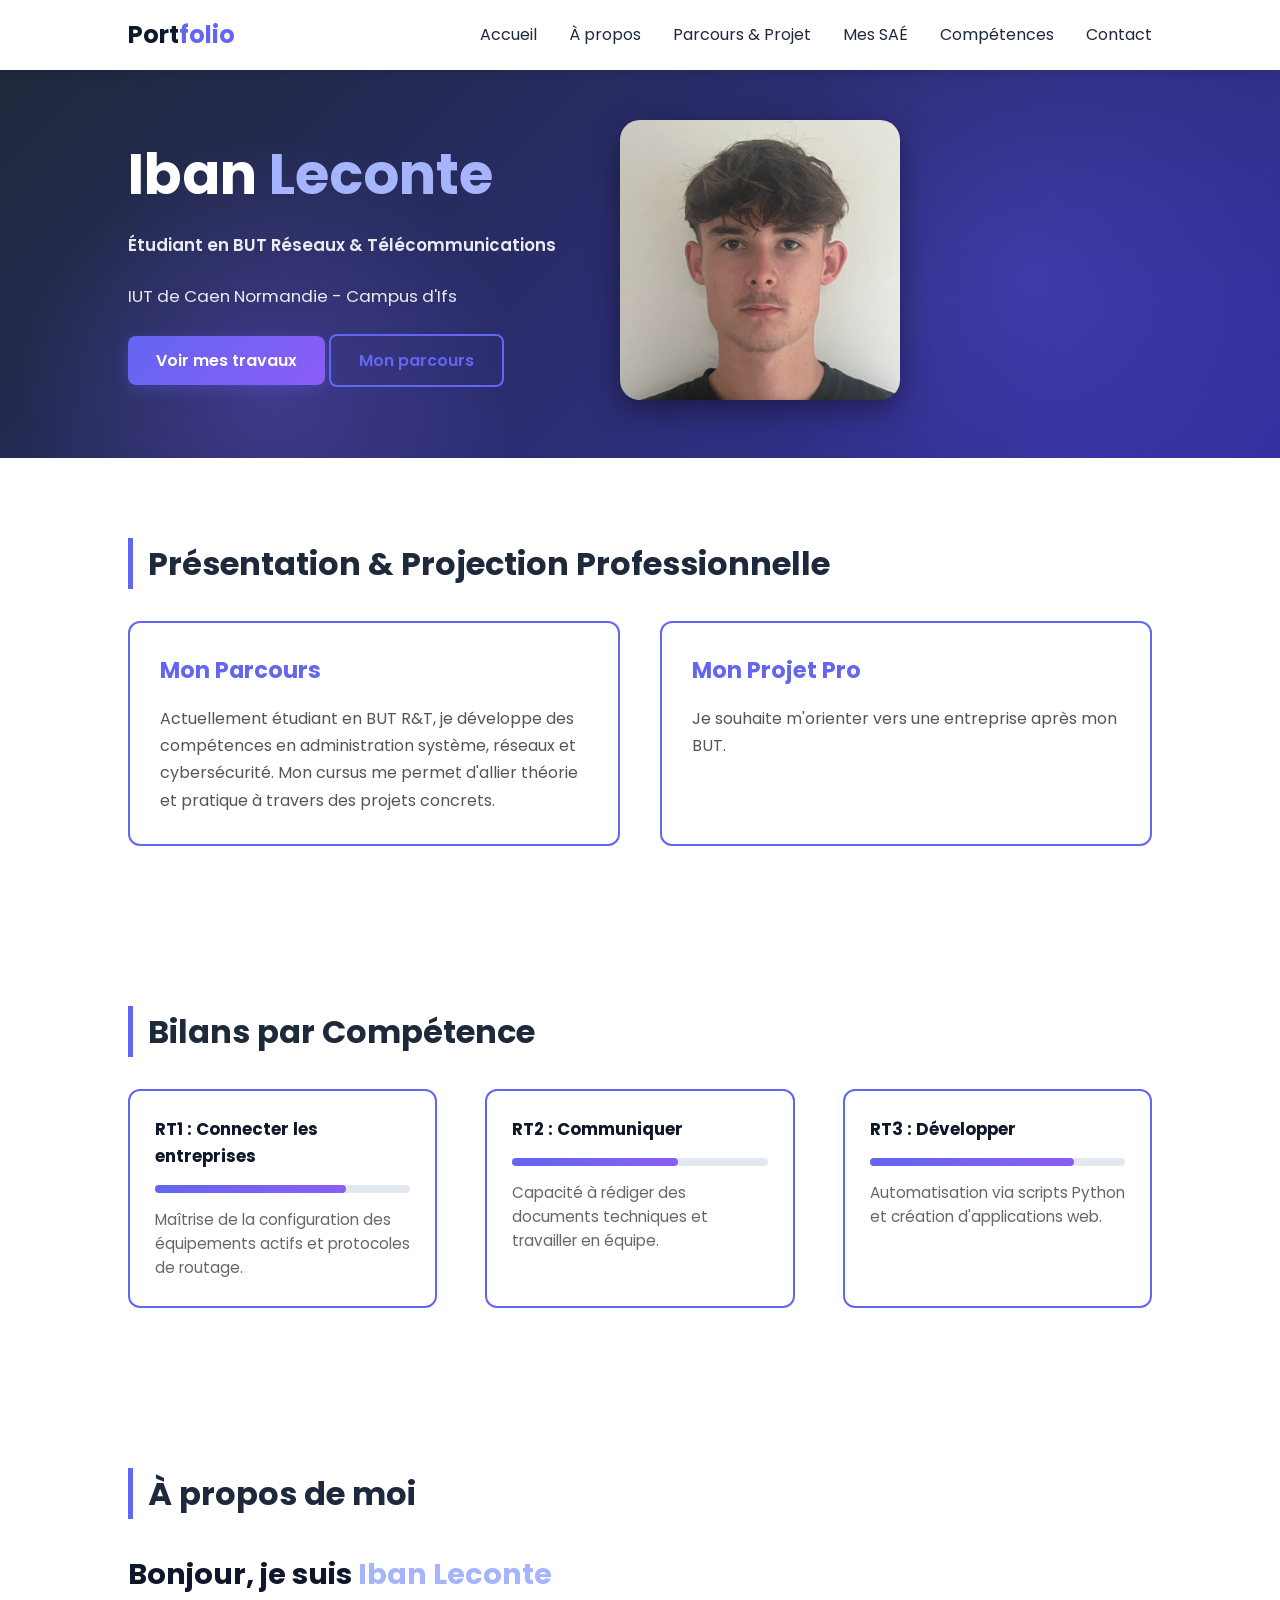
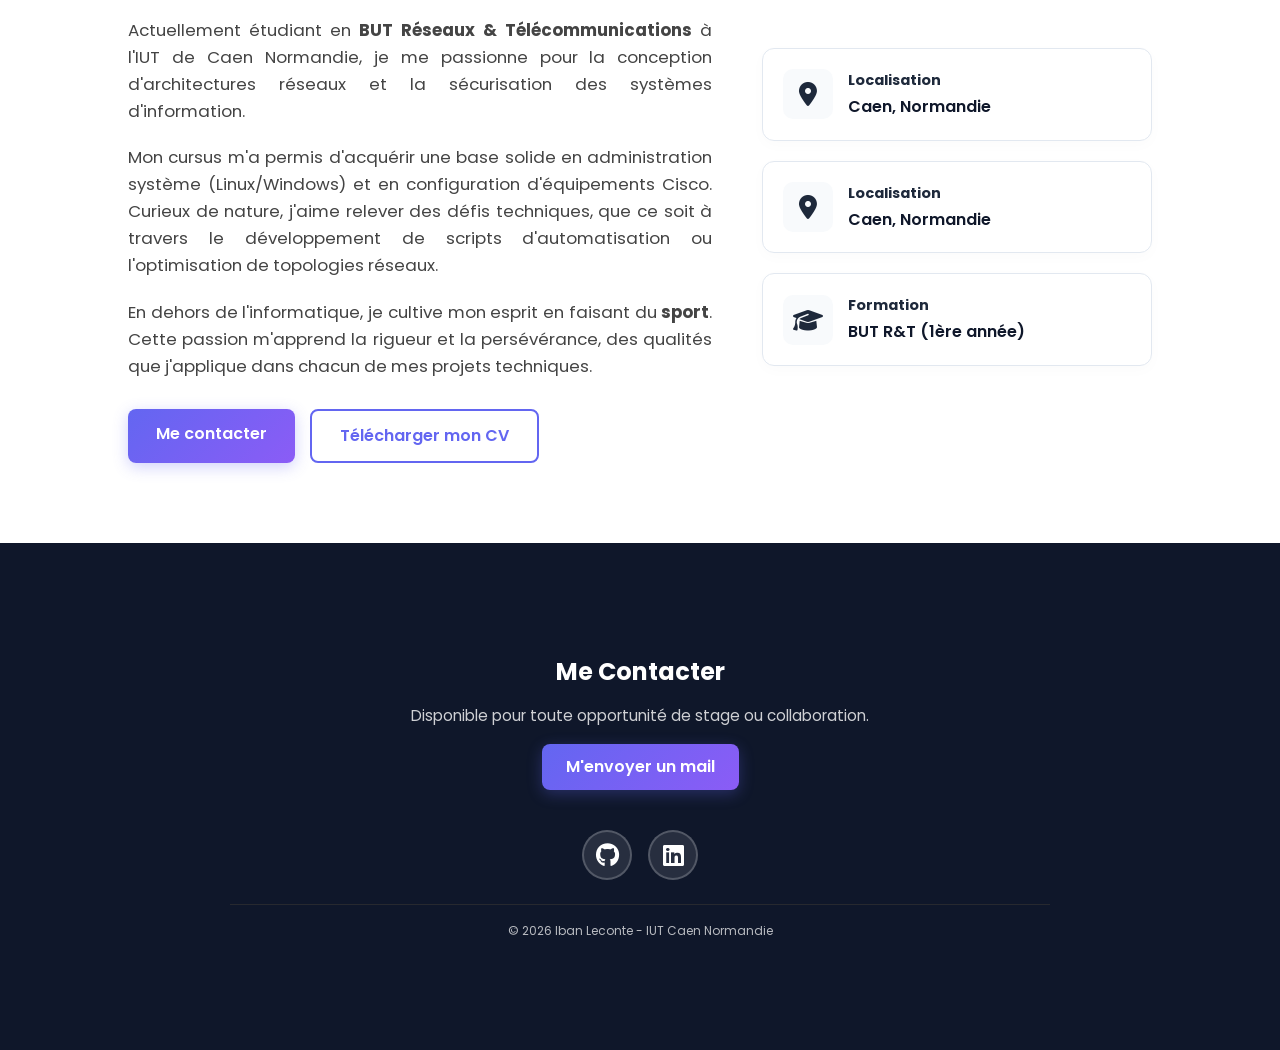
==== commit d1842c1b: "new" ====
--- a/index.html
+++ b/index.html
@@ -5,6 +5,11 @@
     <meta charset="UTF-8">
     <meta name="viewport" content="width=device-width, initial-scale=1.0">
     <title>Portfolio - Iban Leconte - BUT R&T</title>
+    <link rel="preconnect" href="https://fonts.googleapis.com">
+    <link rel="preconnect" href="https://fonts.gstatic.com" crossorigin>
+    <link href="https://fonts.googleapis.com/css2?family=Poppins:wght@300;400;600&display=swap" rel="stylesheet">
+    
+    <link rel="stylesheet" href="https://cdnjs.cloudflare.com/ajax/libs/font-awesome/6.4.0/css/all.min.css">
     <link rel="stylesheet" href="style.css">
     <link href="https://fonts.googleapis.com/css2?family=Poppins:wght@300;400;600&family=Space+Mono&display=swap"
         rel="stylesheet">
@@ -112,24 +117,26 @@
 
         <div class="about-details">
             <div class="detail-card">
-                <span class="detail-icon">📍</span>
+                <span class="detail-icon"><i class="fa-solid fa-location-dot" aria-label="Localisation"></i></span>
                 <div class="detail-info">
                     <h4>Localisation</h4>
                     <p>Caen, Normandie</p>
                 </div>
             </div>
-            <div class="detail-card">
-                <span class="detail-icon">🎓</span>
-                <div class="detail-info">
-                    <h4>Formation</h4>
-                    <p>BUT R&T (1ère année)</p>
+            <div class="about-details">
+                <div class="detail-card">
+                    <span class="detail-icon"><i class="fa-solid fa-location-dot" aria-label="Localisation"></i></span>
+                    <div class="detail-info">
+                        <h4>Localisation</h4>
+                        <p>Caen, Normandie</p>
+                    </div>
                 </div>
-            </div>
-            <div class="detail-card">
-                <span class="detail-icon">🚀</span>
-                <div class="detail-info">
-                    <h4>Objectif</h4>
-                    <p>Alternance en Administration réseaux</p>
+                <div class="detail-card">
+                    <span class="detail-icon"><i class="fa-solid fa-graduation-cap" aria-label="Formation"></i></span>
+                    <div class="detail-info">
+                        <h4>Formation</h4>
+                        <p>BUT R&T (1ère année)</p>
+                    </div>
                 </div>
             </div>
         </div>
--- a/style.css
+++ b/style.css
@@ -637,4 +637,13 @@
     .nav-links li:last-child {
         border-bottom: none;
     }
+}
+
+/* Ajoute ou modifie ces lignes à la fin de ton style.css pour combler les vides verticaux excessifs */
+.sae-section {
+    margin-top: 20px;
+}
+main.container {
+    padding-top: 20px;
+    padding-bottom: 20px;
 }
